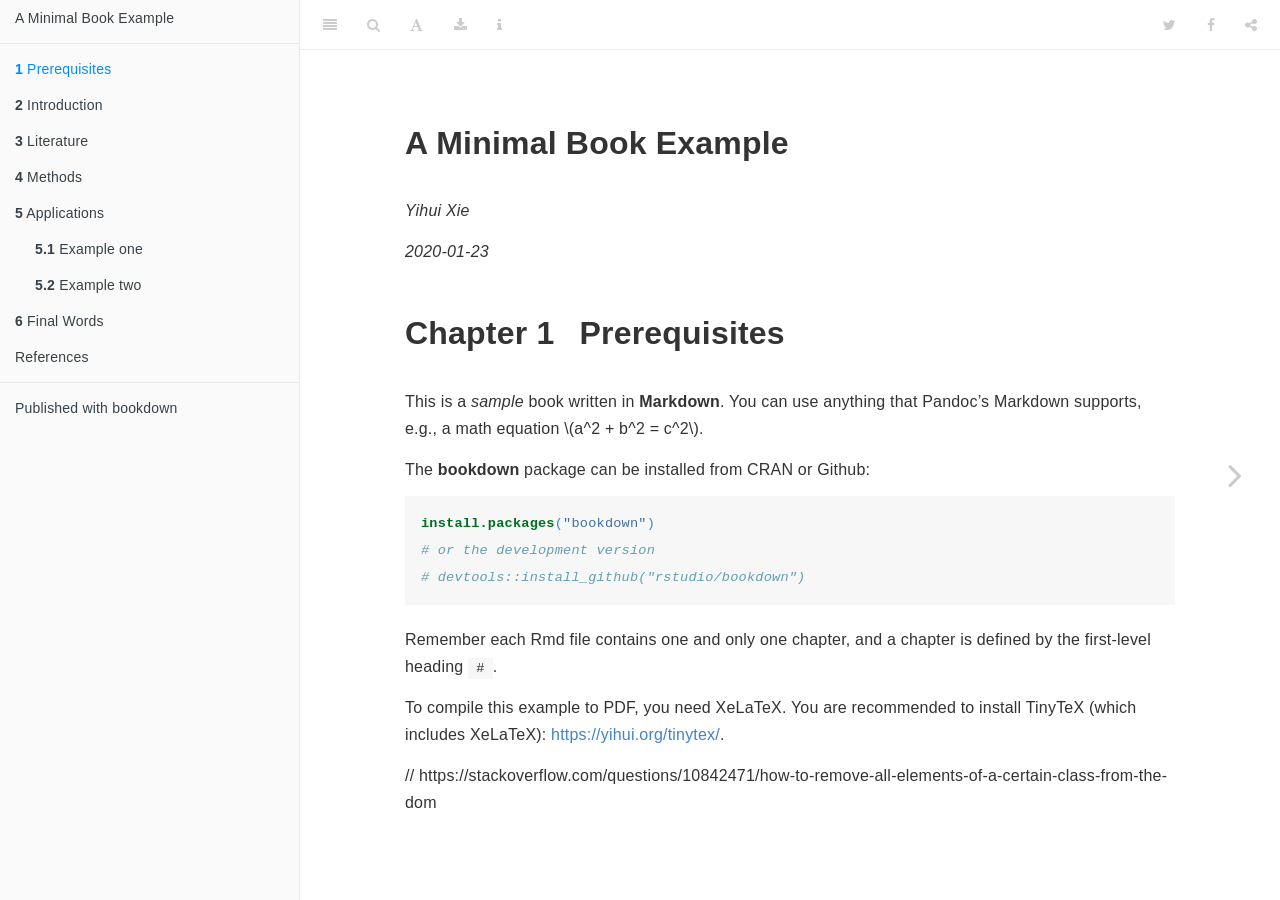
==== docs/index.html @ 21a0ac2e "1st commit" ====
<!DOCTYPE html>
<html xmlns="http://www.w3.org/1999/xhtml" lang="" xml:lang="">
<head>

  <meta charset="utf-8" />
  <meta http-equiv="X-UA-Compatible" content="IE=edge" />
  <title>A Minimal Book Example</title>
  <meta name="description" content="This is a minimal example of using the bookdown package to write a book. The output format for this example is bookdown::gitbook." />
  <meta name="generator" content="bookdown 0.16 and GitBook 2.6.7" />

  <meta property="og:title" content="A Minimal Book Example" />
  <meta property="og:type" content="book" />
  
  
  <meta property="og:description" content="This is a minimal example of using the bookdown package to write a book. The output format for this example is bookdown::gitbook." />
  

  <meta name="twitter:card" content="summary" />
  <meta name="twitter:title" content="A Minimal Book Example" />
  
  <meta name="twitter:description" content="This is a minimal example of using the bookdown package to write a book. The output format for this example is bookdown::gitbook." />
  

<meta name="author" content="Yihui Xie" />


<meta name="date" content="2020-01-23" />

  <meta name="viewport" content="width=device-width, initial-scale=1" />
  <meta name="apple-mobile-web-app-capable" content="yes" />
  <meta name="apple-mobile-web-app-status-bar-style" content="black" />
  
  

<link rel="next" href="intro.html"/>
<script src="libs/jquery-2.2.3/jquery.min.js"></script>
<link href="libs/gitbook-2.6.7/css/style.css" rel="stylesheet" />
<link href="libs/gitbook-2.6.7/css/plugin-table.css" rel="stylesheet" />
<link href="libs/gitbook-2.6.7/css/plugin-bookdown.css" rel="stylesheet" />
<link href="libs/gitbook-2.6.7/css/plugin-highlight.css" rel="stylesheet" />
<link href="libs/gitbook-2.6.7/css/plugin-search.css" rel="stylesheet" />
<link href="libs/gitbook-2.6.7/css/plugin-fontsettings.css" rel="stylesheet" />
<link href="libs/gitbook-2.6.7/css/plugin-clipboard.css" rel="stylesheet" />











<style type="text/css">
a.sourceLine { display: inline-block; line-height: 1.25; }
a.sourceLine { pointer-events: none; color: inherit; text-decoration: inherit; }
a.sourceLine:empty { height: 1.2em; }
.sourceCode { overflow: visible; }
code.sourceCode { white-space: pre; position: relative; }
pre.sourceCode { margin: 0; }
@media screen {
div.sourceCode { overflow: auto; }
}
@media print {
code.sourceCode { white-space: pre-wrap; }
a.sourceLine { text-indent: -1em; padding-left: 1em; }
}
pre.numberSource a.sourceLine
  { position: relative; left: -4em; }
pre.numberSource a.sourceLine::before
  { content: attr(data-line-number);
    position: relative; left: -1em; text-align: right; vertical-align: baseline;
    border: none; pointer-events: all; display: inline-block;
    -webkit-touch-callout: none; -webkit-user-select: none;
    -khtml-user-select: none; -moz-user-select: none;
    -ms-user-select: none; user-select: none;
    padding: 0 4px; width: 4em;
    color: #aaaaaa;
  }
pre.numberSource { margin-left: 3em; border-left: 1px solid #aaaaaa;  padding-left: 4px; }
div.sourceCode
  {  }
@media screen {
a.sourceLine::before { text-decoration: underline; }
}
code span.al { color: #ff0000; font-weight: bold; } /* Alert */
code span.an { color: #60a0b0; font-weight: bold; font-style: italic; } /* Annotation */
code span.at { color: #7d9029; } /* Attribute */
code span.bn { color: #40a070; } /* BaseN */
code span.bu { } /* BuiltIn */
code span.cf { color: #007020; font-weight: bold; } /* ControlFlow */
code span.ch { color: #4070a0; } /* Char */
code span.cn { color: #880000; } /* Constant */
code span.co { color: #60a0b0; font-style: italic; } /* Comment */
code span.cv { color: #60a0b0; font-weight: bold; font-style: italic; } /* CommentVar */
code span.do { color: #ba2121; font-style: italic; } /* Documentation */
code span.dt { color: #902000; } /* DataType */
code span.dv { color: #40a070; } /* DecVal */
code span.er { color: #ff0000; font-weight: bold; } /* Error */
code span.ex { } /* Extension */
code span.fl { color: #40a070; } /* Float */
code span.fu { color: #06287e; } /* Function */
code span.im { } /* Import */
code span.in { color: #60a0b0; font-weight: bold; font-style: italic; } /* Information */
code span.kw { color: #007020; font-weight: bold; } /* Keyword */
code span.op { color: #666666; } /* Operator */
code span.ot { color: #007020; } /* Other */
code span.pp { color: #bc7a00; } /* Preprocessor */
code span.sc { color: #4070a0; } /* SpecialChar */
code span.ss { color: #bb6688; } /* SpecialString */
code span.st { color: #4070a0; } /* String */
code span.va { color: #19177c; } /* Variable */
code span.vs { color: #4070a0; } /* VerbatimString */
code span.wa { color: #60a0b0; font-weight: bold; font-style: italic; } /* Warning */
</style>

<link rel="stylesheet" href="style.css" type="text/css" />
</head>

<body>



  <div class="book without-animation with-summary font-size-2 font-family-1" data-basepath=".">

    <div class="book-summary">
      <nav role="navigation">

<ul class="summary">
<li><a href="./">A Minimal Book Example</a></li>

<li class="divider"></li>
<li class="chapter" data-level="1" data-path="index.html"><a href="index.html"><i class="fa fa-check"></i><b>1</b> Prerequisites</a></li>
<li class="chapter" data-level="2" data-path="intro.html"><a href="intro.html"><i class="fa fa-check"></i><b>2</b> Introduction</a></li>
<li class="chapter" data-level="3" data-path="literature.html"><a href="literature.html"><i class="fa fa-check"></i><b>3</b> Literature</a></li>
<li class="chapter" data-level="4" data-path="methods.html"><a href="methods.html"><i class="fa fa-check"></i><b>4</b> Methods</a></li>
<li class="chapter" data-level="5" data-path="applications.html"><a href="applications.html"><i class="fa fa-check"></i><b>5</b> Applications</a><ul>
<li class="chapter" data-level="5.1" data-path="applications.html"><a href="applications.html#example-one"><i class="fa fa-check"></i><b>5.1</b> Example one</a></li>
<li class="chapter" data-level="5.2" data-path="applications.html"><a href="applications.html#example-two"><i class="fa fa-check"></i><b>5.2</b> Example two</a></li>
</ul></li>
<li class="chapter" data-level="6" data-path="final-words.html"><a href="final-words.html"><i class="fa fa-check"></i><b>6</b> Final Words</a></li>
<li class="chapter" data-level="" data-path="references.html"><a href="references.html"><i class="fa fa-check"></i>References</a></li>
<li class="divider"></li>
<li><a href="https://github.com/rstudio/bookdown" target="blank">Published with bookdown</a></li>

</ul>

      </nav>
    </div>

    <div class="book-body">
      <div class="body-inner">
        <div class="book-header" role="navigation">
          <h1>
            <i class="fa fa-circle-o-notch fa-spin"></i><a href="./">A Minimal Book Example</a>
          </h1>
        </div>

        <div class="page-wrapper" tabindex="-1" role="main">
          <div class="page-inner">

            <section class="normal" id="section-">
<div id="header">
<h1 class="title">A Minimal Book Example</h1>
<p class="author"><em>Yihui Xie</em></p>
<p class="date"><em>2020-01-23</em></p>
</div>
<div id="prerequisites" class="section level1">
<h1><span class="header-section-number">Chapter 1</span> Prerequisites</h1>
<p>This is a <em>sample</em> book written in <strong>Markdown</strong>. You can use anything that Pandoc’s Markdown supports, e.g., a math equation <span class="math inline">\(a^2 + b^2 = c^2\)</span>.</p>
<p>The <strong>bookdown</strong> package can be installed from CRAN or Github:</p>
<div class="sourceCode" id="cb1"><pre class="sourceCode r"><code class="sourceCode r"><a class="sourceLine" id="cb1-1" data-line-number="1"><span class="kw">install.packages</span>(<span class="st">&quot;bookdown&quot;</span>)</a>
<a class="sourceLine" id="cb1-2" data-line-number="2"><span class="co"># or the development version</span></a>
<a class="sourceLine" id="cb1-3" data-line-number="3"><span class="co"># devtools::install_github(&quot;rstudio/bookdown&quot;)</span></a></code></pre></div>
<p>Remember each Rmd file contains one and only one chapter, and a chapter is defined by the first-level heading <code>#</code>.</p>
<p>To compile this example to PDF, you need XeLaTeX. You are recommended to install TinyTeX (which includes XeLaTeX): <a href="https://yihui.org/tinytex/" class="uri">https://yihui.org/tinytex/</a>.</p>

</div>
// https://stackoverflow.com/questions/10842471/how-to-remove-all-elements-of-a-certain-class-from-the-dom
<script>
var paras = document.getElementsByClassName('caption');

while(paras[0]) {
    paras[0].parentNode.removeChild(paras[0]);
}
</script>
            </section>

          </div>
        </div>
      </div>

<a href="intro.html" class="navigation navigation-next navigation-unique" aria-label="Next page"><i class="fa fa-angle-right"></i></a>
    </div>
  </div>
<script src="libs/gitbook-2.6.7/js/app.min.js"></script>
<script src="libs/gitbook-2.6.7/js/lunr.js"></script>
<script src="libs/gitbook-2.6.7/js/clipboard.min.js"></script>
<script src="libs/gitbook-2.6.7/js/plugin-search.js"></script>
<script src="libs/gitbook-2.6.7/js/plugin-sharing.js"></script>
<script src="libs/gitbook-2.6.7/js/plugin-fontsettings.js"></script>
<script src="libs/gitbook-2.6.7/js/plugin-bookdown.js"></script>
<script src="libs/gitbook-2.6.7/js/jquery.highlight.js"></script>
<script src="libs/gitbook-2.6.7/js/plugin-clipboard.js"></script>
<script>
gitbook.require(["gitbook"], function(gitbook) {
gitbook.start({
"sharing": {
"github": false,
"facebook": true,
"twitter": true,
"linkedin": false,
"weibo": false,
"instapaper": false,
"vk": false,
"all": ["facebook", "twitter", "linkedin", "weibo", "instapaper"]
},
"fontsettings": {
"theme": "white",
"family": "sans",
"size": 2
},
"edit": {
"link": null,
"text": null
},
"history": {
"link": null,
"text": null
},
"view": {
"link": null,
"text": null
},
"download": ["test.pdf", "test.epub"],
"toc": {
"collapse": "subsection"
}
});
});
</script>

<!-- dynamically load mathjax for compatibility with self-contained -->
<script>
  (function () {
    var script = document.createElement("script");
    script.type = "text/javascript";
    var src = "true";
    if (src === "" || src === "true") src = "https://mathjax.rstudio.com/latest/MathJax.js?config=TeX-MML-AM_CHTML";
    if (location.protocol !== "file:")
      if (/^https?:/.test(src))
        src = src.replace(/^https?:/, '');
    script.src = src;
    document.getElementsByTagName("head")[0].appendChild(script);
  })();
</script>
</body>

</html>
---- docs/libs/gitbook-2.6.7/css/plugin-table.css ----
.book .book-body .page-wrapper .page-inner section.normal table{display:table;width:100%;border-collapse:collapse;border-spacing:0;overflow:auto}.book .book-body .page-wrapper .page-inner section.normal table td,.book .book-body .page-wrapper .page-inner section.normal table th{padding:6px 13px;border:1px solid #ddd}.book .book-body .page-wrapper .page-inner section.normal table tr{background-color:#fff;border-top:1px solid #ccc}.book .book-body .page-wrapper .page-inner section.normal table tr:nth-child(2n){background-color:#f8f8f8}.book .book-body .page-wrapper .page-inner section.normal table th{font-weight:700}
---- docs/libs/gitbook-2.6.7/css/plugin-bookdown.css ----
.book .book-header h1 {
  padding-left: 20px;
  padding-right: 20px;
}
.book .book-header.fixed {
  position: fixed;
  right: 0;
  top: 0;
  left: 0;
  border-bottom: 1px solid rgba(0,0,0,.07);
}
span.search-highlight {
  background-color: #ffff88;
}
@media (min-width: 600px) {
  .book.with-summary .book-header.fixed {
    left: 300px;
  }
}
@media (max-width: 1240px) {
  .book .book-body.fixed {
    top: 50px;
  }
  .book .book-body.fixed .body-inner {
    top: auto;
  }
}
@media (max-width: 600px) {
  .book.with-summary .book-header.fixed {
    left: calc(100% - 60px);
    min-width: 300px;
  }
  .book.with-summary .book-body {
    transform: none;
    left: calc(100% - 60px);
    min-width: 300px;
  }
  .book .book-body.fixed {
    top: 0;
  }
}

.book .book-body.fixed .body-inner {
  top: 50px;
}
.book .book-body .page-wrapper .page-inner section.normal sub, .book .book-body .page-wrapper .page-inner section.normal sup {
  font-size: 85%;
}

@media print {
  .book .book-summary, .book .book-body .book-header, .fa {
    display: none !important;
  }
  .book .book-body.fixed {
    left: 0px;
  }
  .book .book-body,.book .book-body .body-inner, .book.with-summary {
    overflow: visible !important;
  }
}
.kable_wrapper {
  border-spacing: 20px 0;
  border-collapse: separate;
  border: none;
  margin: auto;
}
.kable_wrapper > tbody > tr > td {
  vertical-align: top;
}
.book .book-body .page-wrapper .page-inner section.normal table tr.header {
  border-top-width: 2px;
}
.book .book-body .page-wrapper .page-inner section.normal table tr:last-child td {
  border-bottom-width: 2px;
}
.book .book-body .page-wrapper .page-inner section.normal table td, .book .book-body .page-wrapper .page-inner section.normal table th {
  border-left: none;
  border-right: none;
}
.book .book-body .page-wrapper .page-inner section.normal table.kable_wrapper > tbody > tr, .book .book-body .page-wrapper .page-inner section.normal table.kable_wrapper > tbody > tr > td {
  border-top: none;
}
.book .book-body .page-wrapper .page-inner section.normal table.kable_wrapper > tbody > tr:last-child > td {
    border-bottom: none;
}

div.theorem, div.lemma, div.corollary, div.proposition, div.conjecture {
  font-style: italic;
}
span.theorem, span.lemma, span.corollary, span.proposition, span.conjecture {
  font-style: normal;
}
div.proof:after {
  content: "\25a2";
  float: right;
}
.header-section-number {
  padding-right: .5em;
}
---- docs/libs/gitbook-2.6.7/css/plugin-highlight.css ----
.book .book-body .page-wrapper .page-inner section.normal pre,
.book .book-body .page-wrapper .page-inner section.normal code {
  /* http://jmblog.github.com/color-themes-for-google-code-highlightjs */
  /* Tomorrow Comment */
  /* Tomorrow Red */
  /* Tomorrow Orange */
  /* Tomorrow Yellow */
  /* Tomorrow Green */
  /* Tomorrow Aqua */
  /* Tomorrow Blue */
  /* Tomorrow Purple */
}
.book .book-body .page-wrapper .page-inner section.normal pre .hljs-comment,
.book .book-body .page-wrapper .page-inner section.normal code .hljs-comment,
.book .book-body .page-wrapper .page-inner section.normal pre .hljs-title,
.book .book-body .page-wrapper .page-inner section.normal code .hljs-title {
  color: #8e908c;
}
.book .book-body .page-wrapper .page-inner section.normal pre .hljs-variable,
.book .book-body .page-wrapper .page-inner section.normal code .hljs-variable,
.book .book-body .page-wrapper .page-inner section.normal pre .hljs-attribute,
.book .book-body .page-wrapper .page-inner section.normal code .hljs-attribute,
.book .book-body .page-wrapper .page-inner section.normal pre .hljs-tag,
.book .book-body .page-wrapper .page-inner section.normal code .hljs-tag,
.book .book-body .page-wrapper .page-inner section.normal pre .hljs-regexp,
.book .book-body .page-wrapper .page-inner section.normal code .hljs-regexp,
.book .book-body .page-wrapper .page-inner section.normal pre .ruby .hljs-constant,
.book .book-body .page-wrapper .page-inner section.normal code .ruby .hljs-constant,
.book .book-body .page-wrapper .page-inner section.normal pre .xml .hljs-tag .hljs-title,
.book .book-body .page-wrapper .page-inner section.normal code .xml .hljs-tag .hljs-title,
.book .book-body .page-wrapper .page-inner section.normal pre .xml .hljs-pi,
.book .book-body .page-wrapper .page-inner section.normal code .xml .hljs-pi,
.book .book-body .page-wrapper .page-inner section.normal pre .xml .hljs-doctype,
.book .book-body .page-wrapper .page-inner section.normal code .xml .hljs-doctype,
.book .book-body .page-wrapper .page-inner section.normal pre .html .hljs-doctype,
.book .book-body .page-wrapper .page-inner section.normal code .html .hljs-doctype,
.book .book-body .page-wrapper .page-inner section.normal pre .css .hljs-id,
.book .book-body .page-wrapper .page-inner section.normal code .css .hljs-id,
.book .book-body .page-wrapper .page-inner section.normal pre .css .hljs-class,
.book .book-body .page-wrapper .page-inner section.normal code .css .hljs-class,
.book .book-body .page-wrapper .page-inner section.normal pre .css .hljs-pseudo,
.book .book-body .page-wrapper .page-inner section.normal code .css .hljs-pseudo {
  color: #c82829;
}
.book .book-body .page-wrapper .page-inner section.normal pre .hljs-number,
.book .book-body .page-wrapper .page-inner section.normal code .hljs-number,
.book .book-body .page-wrapper .page-inner section.normal pre .hljs-preprocessor,
.book .book-body .page-wrapper .page-inner section.normal code .hljs-preprocessor,
.book .book-body .page-wrapper .page-inner section.normal pre .hljs-pragma,
.book .book-body .page-wrapper .page-inner section.normal code .hljs-pragma,
.book .book-body .page-wrapper .page-inner section.normal pre .hljs-built_in,
.book .book-body .page-wrapper .page-inner section.normal code .hljs-built_in,
.book .book-body .page-wrapper .page-inner section.normal pre .hljs-literal,
.book .book-body .page-wrapper .page-inner section.normal code .hljs-literal,
.book .book-body .page-wrapper .page-inner section.normal pre .hljs-params,
.book .book-body .page-wrapper .page-inner section.normal code .hljs-params,
.book .book-body .page-wrapper .page-inner section.normal pre .hljs-constant,
.book .book-body .page-wrapper .page-inner section.normal code .hljs-constant {
  color: #f5871f;
}
.book .book-body .page-wrapper .page-inner section.normal pre .ruby .hljs-class .hljs-title,
.book .book-body .page-wrapper .page-inner section.normal code .ruby .hljs-class .hljs-title,
.book .book-body .page-wrapper .page-inner section.normal pre .css .hljs-rules .hljs-attribute,
.book .book-body .page-wrapper .page-inner section.normal code .css .hljs-rules .hljs-attribute {
  color: #eab700;
}
.book .book-body .page-wrapper .page-inner section.normal pre .hljs-string,
.book .book-body .page-wrapper .page-inner section.normal code .hljs-string,
.book .book-body .page-wrapper .page-inner section.normal pre .hljs-value,
.book .book-body .page-wrapper .page-inner section.normal code .hljs-value,
.book .book-body .page-wrapper .page-inner section.normal pre .hljs-inheritance,
.book .book-body .page-wrapper .page-inner section.normal code .hljs-inheritance,
.book .book-body .page-wrapper .page-inner section.normal pre .hljs-header,
.book .book-body .page-wrapper .page-inner section.normal code .hljs-header,
.book .book-body .page-wrapper .page-inner section.normal pre .ruby .hljs-symbol,
.book .book-body .page-wrapper .page-inner section.normal code .ruby .hljs-symbol,
.book .book-body .page-wrapper .page-inner section.normal pre .xml .hljs-cdata,
.book .book-body .page-wrapper .page-inner section.normal code .xml .hljs-cdata {
  color: #718c00;
}
.book .book-body .page-wrapper .page-inner section.normal pre .css .hljs-hexcolor,
.book .book-body .page-wrapper .page-inner section.normal code .css .hljs-hexcolor {
  color: #3e999f;
}
.book .book-body .page-wrapper .page-inner section.normal pre .hljs-function,
.book .book-body .page-wrapper .page-inner section.normal code .hljs-function,
.book .book-body .page-wrapper .page-inner section.normal pre .python .hljs-decorator,
.book .book-body .page-wrapper .page-inner section.normal code .python .hljs-decorator,
.book .book-body .page-wrapper .page-inner section.normal pre .python .hljs-title,
.book .book-body .page-wrapper .page-inner section.normal code .python .hljs-title,
.book .book-body .page-wrapper .page-inner section.normal pre .ruby .hljs-function .hljs-title,
.book .book-body .page-wrapper .page-inner section.normal code .ruby .hljs-function .hljs-title,
.book .book-body .page-wrapper .page-inner section.normal pre .ruby .hljs-title .hljs-keyword,
.book .book-body .page-wrapper .page-inner section.normal code .ruby .hljs-title .hljs-keyword,
.book .book-body .page-wrapper .page-inner section.normal pre .perl .hljs-sub,
.book .book-body .page-wrapper .page-inner section.normal code .perl .hljs-sub,
.book .book-body .page-wrapper .page-inner section.normal pre .javascript .hljs-title,
.book .book-body .page-wrapper .page-inner section.normal code .javascript .hljs-title,
.book .book-body .page-wrapper .page-inner section.normal pre .coffeescript .hljs-title,
.book .book-body .page-wrapper .page-inner section.normal code .coffeescript .hljs-title {
  color: #4271ae;
}
.book .book-body .page-wrapper .page-inner section.normal pre .hljs-keyword,
.book .book-body .page-wrapper .page-inner section.normal code .hljs-keyword,
.book .book-body .page-wrapper .page-inner section.normal pre .javascript .hljs-function,
.book .book-body .page-wrapper .page-inner section.normal code .javascript .hljs-function {
  color: #8959a8;
}
.book .book-body .page-wrapper .page-inner section.normal pre .hljs,
.book .book-body .page-wrapper .page-inner section.normal code .hljs {
  display: block;
  background: white;
  color: #4d4d4c;
  padding: 0.5em;
}
.book .book-body .page-wrapper .page-inner section.normal pre .coffeescript .javascript,
.book .book-body .page-wrapper .page-inner section.normal code .coffeescript .javascript,
.book .book-body .page-wrapper .page-inner section.normal pre .javascript .xml,
.book .book-body .page-wrapper .page-inner section.normal code .javascript .xml,
.book .book-body .page-wrapper .page-inner section.normal pre .tex .hljs-formula,
.book .book-body .page-wrapper .page-inner section.normal code .tex .hljs-formula,
.book .book-body .page-wrapper .page-inner section.normal pre .xml .javascript,
.book .book-body .page-wrapper .page-inner section.normal code .xml .javascript,
.book .book-body .page-wrapper .page-inner section.normal pre .xml .vbscript,
.book .book-body .page-wrapper .page-inner section.normal code .xml .vbscript,
.book .book-body .page-wrapper .page-inner section.normal pre .xml .css,
.book .book-body .page-wrapper .page-inner section.normal code .xml .css,
.book .book-body .page-wrapper .page-inner section.normal pre .xml .hljs-cdata,
.book .book-body .page-wrapper .page-inner section.normal code .xml .hljs-cdata {
  opacity: 0.5;
}
.book.color-theme-1 .book-body .page-wrapper .page-inner section.normal pre,
.book.color-theme-1 .book-body .page-wrapper .page-inner section.normal code {
  /*

Orginal Style from ethanschoonover.com/solarized (c) Jeremy Hull <sourdrums@gmail.com>

*/
  /* Solarized Green */
  /* Solarized Cyan */
  /* Solarized Blue */
  /* Solarized Yellow */
  /* Solarized Orange */
  /* Solarized Red */
  /* Solarized Violet */
}
.book.color-theme-1 .book-body .page-wrapper .page-inner section.normal pre .hljs,
.book.color-theme-1 .book-body .page-wrapper .page-inner section.normal code .hljs {
  display: block;
  padding: 0.5em;
  background: #fdf6e3;
  color: #657b83;
}
.book.color-theme-1 .book-body .page-wrapper .page-inner section.normal pre .hljs-comment,
.book.color-theme-1 .book-body .page-wrapper .page-inner section.normal code .hljs-comment,
.book.color-theme-1 .book-body .page-wrapper .page-inner section.normal pre .hljs-template_comment,
.book.color-theme-1 .book-body .page-wrapper .page-inner section.normal code .hljs-template_comment,
.book.color-theme-1 .book-body .page-wrapper .page-inner section.normal pre .diff .hljs-header,
.book.color-theme-1 .book-body .page-wrapper .page-inner section.normal code .diff .hljs-header,
.book.color-theme-1 .book-body .page-wrapper .page-inner section.normal pre .hljs-doctype,
.book.color-theme-1 .book-body .page-wrapper .page-inner section.normal code .hljs-doctype,
.book.color-theme-1 .book-body .page-wrapper .page-inner section.normal pre .hljs-pi,
.book.color-theme-1 .book-body .page-wrapper .page-inner section.normal code .hljs-pi,
.book.color-theme-1 .book-body .page-wrapper .page-inner section.normal pre .lisp .hljs-string,
.book.color-theme-1 .book-body .page-wrapper .page-inner section.normal code .lisp .hljs-string,
.book.color-theme-1 .book-body .page-wrapper .page-inner section.normal pre .hljs-javadoc,
.book.color-theme-1 .book-body .page-wrapper .page-inner section.normal code .hljs-javadoc {
  color: #93a1a1;
}
.book.color-theme-1 .book-body .page-wrapper .page-inner section.normal pre .hljs-keyword,
.book.color-theme-1 .book-body .page-wrapper .page-inner section.normal code .hljs-keyword,
.book.color-theme-1 .book-body .page-wrapper .page-inner section.normal pre .hljs-winutils,
.book.color-theme-1 .book-body .page-wrapper .page-inner section.normal code .hljs-winutils,
.book.color-theme-1 .book-body .page-wrapper .page-inner section.normal pre .method,
.book.color-theme-1 .book-body .page-wrapper .page-inner section.normal code .method,
.book.color-theme-1 .book-body .page-wrapper .page-inner section.normal pre .hljs-addition,
.book.color-theme-1 .book-body .page-wrapper .page-inner section.normal code .hljs-addition,
.book.color-theme-1 .book-body .page-wrapper .page-inner section.normal pre .css .hljs-tag,
.book.color-theme-1 .book-body .page-wrapper .page-inner section.normal code .css .hljs-tag,
.book.color-theme-1 .book-body .page-wrapper .page-inner section.normal pre .hljs-request,
.book.color-theme-1 .book-body .page-wrapper .page-inner section.normal code .hljs-request,
.book.color-theme-1 .book-body .page-wrapper .page-inner section.normal pre .hljs-status,
.book.color-theme-1 .book-body .page-wrapper .page-inner section.normal code .hljs-status,
.book.color-theme-1 .book-body .page-wrapper .page-inner section.normal pre .nginx .hljs-title,
.book.color-theme-1 .book-body .page-wrapper .page-inner section.normal code .nginx .hljs-title {
  color: #859900;
}
.book.color-theme-1 .book-body .page-wrapper .page-inner section.normal pre .hljs-number,
.book.color-theme-1 .book-body .page-wrapper .page-inner section.normal code .hljs-number,
.book.color-theme-1 .book-body .page-wrapper .page-inner section.normal pre .hljs-command,
.book.color-theme-1 .book-body .page-wrapper .page-inner section.normal code .hljs-command,
.book.color-theme-1 .book-body .page-wrapper .page-inner section.normal pre .hljs-string,
.book.color-theme-1 .book-body .page-wrapper .page-inner section.normal code .hljs-string,
.book.color-theme-1 .book-body .page-wrapper .page-inner section.normal pre .hljs-tag .hljs-value,
.book.color-theme-1 .book-body .page-wrapper .page-inner section.normal code .hljs-tag .hljs-value,
.book.color-theme-1 .book-body .page-wrapper .page-inner section.normal pre .hljs-rules .hljs-value,
.book.color-theme-1 .book-body .page-wrapper .page-inner section.normal code .hljs-rules .hljs-value,
.book.color-theme-1 .book-body .page-wrapper .page-inner section.normal pre .hljs-phpdoc,
.book.color-theme-1 .book-body .page-wrapper .page-inner section.normal code .hljs-phpdoc,
.book.color-theme-1 .book-body .page-wrapper .page-inner section.normal pre .tex .hljs-formula,
.book.color-theme-1 .book-body .page-wrapper .page-inner section.normal code .tex .hljs-formula,
.book.color-theme-1 .book-body .page-wrapper .page-inner section.normal pre .hljs-regexp,
.book.color-theme-1 .book-body .page-wrapper .page-inner section.normal code .hljs-regexp,
.book.color-theme-1 .book-body .page-wrapper .page-inner section.normal pre .hljs-hexcolor,
.book.color-theme-1 .book-body .page-wrapper .page-inner section.normal code .hljs-hexcolor,
.book.color-theme-1 .book-body .page-wrapper .page-inner section.normal pre .hljs-link_url,
.book.color-theme-1 .book-body .page-wrapper .page-inner section.normal code .hljs-link_url {
  color: #2aa198;
}
.book.color-theme-1 .book-body .page-wrapper .page-inner section.normal pre .hljs-title,
.book.color-theme-1 .book-body .page-wrapper .page-inner section.normal code .hljs-title,
.book.color-theme-1 .book-body .page-wrapper .page-inner section.normal pre .hljs-localvars,
.book.color-theme-1 .book-body .page-wrapper .page-inner section.normal code .hljs-localvars,
.book.color-theme-1 .book-body .page-wrapper .page-inner section.normal pre .hljs-chunk,
.book.color-theme-1 .book-body .page-wrapper .page-inner section.normal code .hljs-chunk,
.book.color-theme-1 .book-body .page-wrapper .page-inner section.normal pre .hljs-decorator,
.book.color-theme-1 .book-body .page-wrapper .page-inner section.normal code .hljs-decorator,
.book.color-theme-1 .book-body .page-wrapper .page-inner section.normal pre .hljs-built_in,
.book.color-theme-1 .book-body .page-wrapper .page-inner section.normal code .hljs-built_in,
.book.color-theme-1 .book-body .page-wrapper .page-inner section.normal pre .hljs-identifier,
.book.color-theme-1 .book-body .page-wrapper .page-inner section.normal code .hljs-identifier,
.book.color-theme-1 .book-body .page-wrapper .page-inner section.normal pre .vhdl .hljs-literal,
.book.color-theme-1 .book-body .page-wrapper .page-inner section.normal code .vhdl .hljs-literal,
.book.color-theme-1 .book-body .page-wrapper .page-inner section.normal pre .hljs-id,
.book.color-theme-1 .book-body .page-wrapper .page-inner section.normal code .hljs-id,
.book.color-theme-1 .book-body .page-wrapper .page-inner section.normal pre .css .hljs-function,
.book.color-theme-1 .book-body .page-wrapper .page-inner section.normal code .css .hljs-function {
  color: #268bd2;
}
.book.color-theme-1 .book-body .page-wrapper .page-inner section.normal pre .hljs-attribute,
.book.color-theme-1 .book-body .page-wrapper .page-inner section.normal code .hljs-attribute,
.book.color-theme-1 .book-body .page-wrapper .page-inner section.normal pre .hljs-variable,
.book.color-theme-1 .book-body .page-wrapper .page-inner section.normal code .hljs-variable,
.book.color-theme-1 .book-body .page-wrapper .page-inner section.normal pre .lisp .hljs-body,
.book.color-theme-1 .book-body .page-wrapper .page-inner section.normal code .lisp .hljs-body,
.book.color-theme-1 .book-body .page-wrapper .page-inner section.normal pre .smalltalk .hljs-number,
.book.color-theme-1 .book-body .page-wrapper .page-inner section.normal code .smalltalk .hljs-number,
.book.color-theme-1 .book-body .page-wrapper .page-inner section.normal pre .hljs-constant,
.book.color-theme-1 .book-body .page-wrapper .page-inner section.normal code .hljs-constant,
.book.color-theme-1 .book-body .page-wrapper .page-inner section.normal pre .hljs-class .hljs-title,
.book.color-theme-1 .book-body .page-wrapper .page-inner section.normal code .hljs-class .hljs-title,
.book.color-theme-1 .book-body .page-wrapper .page-inner section.normal pre .hljs-parent,
.book.color-theme-1 .book-body .page-wrapper .page-inner section.normal code .hljs-parent,
.book.color-theme-1 .book-body .page-wrapper .page-inner section.normal pre .haskell .hljs-type,
.book.color-theme-1 .book-body .page-wrapper .page-inner section.normal code .haskell .hljs-type,
.book.color-theme-1 .book-body .page-wrapper .page-inner section.normal pre .hljs-link_reference,
.book.color-theme-1 .book-body .page-wrapper .page-inner section.normal code .hljs-link_reference {
  color: #b58900;
}
.book.color-theme-1 .book-body .page-wrapper .page-inner section.normal pre .hljs-preprocessor,
.book.color-theme-1 .book-body .page-wrapper .page-inner section.normal code .hljs-preprocessor,
.book.color-theme-1 .book-body .page-wrapper .page-inner section.normal pre .hljs-preprocessor .hljs-keyword,
.book.color-theme-1 .book-body .page-wrapper .page-inner section.normal code .hljs-preprocessor .hljs-keyword,
.book.color-theme-1 .book-body .page-wrapper .page-inner section.normal pre .hljs-pragma,
.book.color-theme-1 .book-body .page-wrapper .page-inner section.normal code .hljs-pragma,
.book.color-theme-1 .book-body .page-wrapper .page-inner section.normal pre .hljs-shebang,
.book.color-theme-1 .book-body .page-wrapper .page-inner section.normal code .hljs-shebang,
.book.color-theme-1 .book-body .page-wrapper .page-inner section.normal pre .hljs-symbol,
.book.color-theme-1 .book-body .page-wrapper .page-inner section.normal code .hljs-symbol,
.book.color-theme-1 .book-body .page-wrapper .page-inner section.normal pre .hljs-symbol .hljs-string,
.book.color-theme-1 .book-body .page-wrapper .page-inner section.normal code .hljs-symbol .hljs-string,
.book.color-theme-1 .book-body .page-wrapper .page-inner section.normal pre .diff .hljs-change,
.book.color-theme-1 .book-body .page-wrapper .page-inner section.normal code .diff .hljs-change,
.book.color-theme-1 .book-body .page-wrapper .page-inner section.normal pre .hljs-special,
.book.color-theme-1 .book-body .page-wrapper .page-inner section.normal code .hljs-special,
.book.color-theme-1 .book-body .page-wrapper .page-inner section.normal pre .hljs-attr_selector,
.book.color-theme-1 .book-body .page-wrapper .page-inner section.normal code .hljs-attr_selector,
.book.color-theme-1 .book-body .page-wrapper .page-inner section.normal pre .hljs-subst,
.book.color-theme-1 .book-body .page-wrapper .page-inner section.normal code .hljs-subst,
.book.color-theme-1 .book-body .page-wrapper .page-inner section.normal pre .hljs-cdata,
.book.color-theme-1 .book-body .page-wrapper .page-inner section.normal code .hljs-cdata,
.book.color-theme-1 .book-body .page-wrapper .page-inner section.normal pre .clojure .hljs-title,
.book.color-theme-1 .book-body .page-wrapper .page-inner section.normal code .clojure .hljs-title,
.book.color-theme-1 .book-body .page-wrapper .page-inner section.normal pre .css .hljs-pseudo,
.book.color-theme-1 .book-body .page-wrapper .page-inner section.normal code .css .hljs-pseudo,
.book.color-theme-1 .book-body .page-wrapper .page-inner section.normal pre .hljs-header,
.book.color-theme-1 .book-body .page-wrapper .page-inner section.normal code .hljs-header {
  color: #cb4b16;
}
.book.color-theme-1 .book-body .page-wrapper .page-inner section.normal pre .hljs-deletion,
.book.color-theme-1 .book-body .page-wrapper .page-inner section.normal code .hljs-deletion,
.book.color-theme-1 .book-body .page-wrapper .page-inner section.normal pre .hljs-important,
.book.color-theme-1 .book-body .page-wrapper .page-inner section.normal code .hljs-important {
  color: #dc322f;
}
.book.color-theme-1 .book-body .page-wrapper .page-inner section.normal pre .hljs-link_label,
.book.color-theme-1 .book-body .page-wrapper .page-inner section.normal code .hljs-link_label {
  color: #6c71c4;
}
.book.color-theme-1 .book-body .page-wrapper .page-inner section.normal pre .tex .hljs-formula,
.book.color-theme-1 .book-body .page-wrapper .page-inner section.normal code .tex .hljs-formula {
  background: #eee8d5;
}
.book.color-theme-2 .book-body .page-wrapper .page-inner section.normal pre,
.book.color-theme-2 .book-body .page-wrapper .page-inner section.normal code {
  /* Tomorrow Night Bright Theme */
  /* Original theme - https://github.com/chriskempson/tomorrow-theme */
  /* http://jmblog.github.com/color-themes-for-google-code-highlightjs */
  /* Tomorrow Comment */
  /* Tomorrow Red */
  /* Tomorrow Orange */
  /* Tomorrow Yellow */
  /* Tomorrow Green */
  /* Tomorrow Aqua */
  /* Tomorrow Blue */
  /* Tomorrow Purple */
}
.book.color-theme-2 .book-body .page-wrapper .page-inner section.normal pre .hljs-comment,
.book.color-theme-2 .book-body .page-wrapper .page-inner section.normal code .hljs-comment,
.book.color-theme-2 .book-body .page-wrapper .page-inner section.normal pre .hljs-title,
.book.color-theme-2 .book-body .page-wrapper .page-inner section.normal code .hljs-title {
  color: #969896;
}
.book.color-theme-2 .book-body .page-wrapper .page-inner section.normal pre .hljs-variable,
.book.color-theme-2 .book-body .page-wrapper .page-inner section.normal code .hljs-variable,
.book.color-theme-2 .book-body .page-wrapper .page-inner section.normal pre .hljs-attribute,
.book.color-theme-2 .book-body .page-wrapper .page-inner section.normal code .hljs-attribute,
.book.color-theme-2 .book-body .page-wrapper .page-inner section.normal pre .hljs-tag,
.book.color-theme-2 .book-body .page-wrapper .page-inner section.normal code .hljs-tag,
.book.color-theme-2 .book-body .page-wrapper .page-inner section.normal pre .hljs-regexp,
.book.color-theme-2 .book-body .page-wrapper .page-inner section.normal code .hljs-regexp,
.book.color-theme-2 .book-body .page-wrapper .page-inner section.normal pre .ruby .hljs-constant,
.book.color-theme-2 .book-body .page-wrapper .page-inner section.normal code .ruby .hljs-constant,
.book.color-theme-2 .book-body .page-wrapper .page-inner section.normal pre .xml .hljs-tag .hljs-title,
.book.color-theme-2 .book-body .page-wrapper .page-inner section.normal code .xml .hljs-tag .hljs-title,
.book.color-theme-2 .book-body .page-wrapper .page-inner section.normal pre .xml .hljs-pi,
.book.color-theme-2 .book-body .page-wrapper .page-inner section.normal code .xml .hljs-pi,
.book.color-theme-2 .book-body .page-wrapper .page-inner section.normal pre .xml .hljs-doctype,
.book.color-theme-2 .book-body .page-wrapper .page-inner section.normal code .xml .hljs-doctype,
.book.color-theme-2 .book-body .page-wrapper .page-inner section.normal pre .html .hljs-doctype,
.book.color-theme-2 .book-body .page-wrapper .page-inner section.normal code .html .hljs-doctype,
.book.color-theme-2 .book-body .page-wrapper .page-inner section.normal pre .css .hljs-id,
.book.color-theme-2 .book-body .page-wrapper .page-inner section.normal code .css .hljs-id,
.book.color-theme-2 .book-body .page-wrapper .page-inner section.normal pre .css .hljs-class,
.book.color-theme-2 .book-body .page-wrapper .page-inner section.normal code .css .hljs-class,
.book.color-theme-2 .book-body .page-wrapper .page-inner section.normal pre .css .hljs-pseudo,
.book.color-theme-2 .book-body .page-wrapper .page-inner section.normal code .css .hljs-pseudo {
  color: #d54e53;
}
.book.color-theme-2 .book-body .page-wrapper .page-inner section.normal pre .hljs-number,
.book.color-theme-2 .book-body .page-wrapper .page-inner section.normal code .hljs-number,
.book.color-theme-2 .book-body .page-wrapper .page-inner section.normal pre .hljs-preprocessor,
.book.color-theme-2 .book-body .page-wrapper .page-inner section.normal code .hljs-preprocessor,
.book.color-theme-2 .book-body .page-wrapper .page-inner section.normal pre .hljs-pragma,
.book.color-theme-2 .book-body .page-wrapper .page-inner section.normal code .hljs-pragma,
.book.color-theme-2 .book-body .page-wrapper .page-inner section.normal pre .hljs-built_in,
.book.color-theme-2 .book-body .page-wrapper .page-inner section.normal code .hljs-built_in,
.book.color-theme-2 .book-body .page-wrapper .page-inner section.normal pre .hljs-literal,
.book.color-theme-2 .book-body .page-wrapper .page-inner section.normal code .hljs-literal,
.book.color-theme-2 .book-body .page-wrapper .page-inner section.normal pre .hljs-params,
.book.color-theme-2 .book-body .page-wrapper .page-inner section.normal code .hljs-params,
.book.color-theme-2 .book-body .page-wrapper .page-inner section.normal pre .hljs-constant,
.book.color-theme-2 .book-body .page-wrapper .page-inner section.normal code .hljs-constant {
  color: #e78c45;
}
.book.color-theme-2 .book-body .page-wrapper .page-inner section.normal pre .ruby .hljs-class .hljs-title,
.book.color-theme-2 .book-body .page-wrapper .page-inner section.normal code .ruby .hljs-class .hljs-title,
.book.color-theme-2 .book-body .page-wrapper .page-inner section.normal pre .css .hljs-rules .hljs-attribute,
.book.color-theme-2 .book-body .page-wrapper .page-inner section.normal code .css .hljs-rules .hljs-attribute {
  color: #e7c547;
}
.book.color-theme-2 .book-body .page-wrapper .page-inner section.normal pre .hljs-string,
.book.color-theme-2 .book-body .page-wrapper .page-inner section.normal code .hljs-string,
.book.color-theme-2 .book-body .page-wrapper .page-inner section.normal pre .hljs-value,
.book.color-theme-2 .book-body .page-wrapper .page-inner section.normal code .hljs-value,
.book.color-theme-2 .book-body .page-wrapper .page-inner section.normal pre .hljs-inheritance,
.book.color-theme-2 .book-body .page-wrapper .page-inner section.normal code .hljs-inheritance,
.book.color-theme-2 .book-body .page-wrapper .page-inner section.normal pre .hljs-header,
.book.color-theme-2 .book-body .page-wrapper .page-inner section.normal code .hljs-header,
.book.color-theme-2 .book-body .page-wrapper .page-inner section.normal pre .ruby .hljs-symbol,
.book.color-theme-2 .book-body .page-wrapper .page-inner section.normal code .ruby .hljs-symbol,
.book.color-theme-2 .book-body .page-wrapper .page-inner section.normal pre .xml .hljs-cdata,
.book.color-theme-2 .book-body .page-wrapper .page-inner section.normal code .xml .hljs-cdata {
  color: #b9ca4a;
}
.book.color-theme-2 .book-body .page-wrapper .page-inner section.normal pre .css .hljs-hexcolor,
.book.color-theme-2 .book-body .page-wrapper .page-inner section.normal code .css .hljs-hexcolor {
  color: #70c0b1;
}
.book.color-theme-2 .book-body .page-wrapper .page-inner section.normal pre .hljs-function,
.book.color-theme-2 .book-body .page-wrapper .page-inner section.normal code .hljs-function,
.book.color-theme-2 .book-body .page-wrapper .page-inner section.normal pre .python .hljs-decorator,
.book.color-theme-2 .book-body .page-wrapper .page-inner section.normal code .python .hljs-decorator,
.book.color-theme-2 .book-body .page-wrapper .page-inner section.normal pre .python .hljs-title,
.book.color-theme-2 .book-body .page-wrapper .page-inner section.normal code .python .hljs-title,
.book.color-theme-2 .book-body .page-wrapper .page-inner section.normal pre .ruby .hljs-function .hljs-title,
.book.color-theme-2 .book-body .page-wrapper .page-inner section.normal code .ruby .hljs-function .hljs-title,
.book.color-theme-2 .book-body .page-wrapper .page-inner section.normal pre .ruby .hljs-title .hljs-keyword,
.book.color-theme-2 .book-body .page-wrapper .page-inner section.normal code .ruby .hljs-title .hljs-keyword,
.book.color-theme-2 .book-body .page-wrapper .page-inner section.normal pre .perl .hljs-sub,
.book.color-theme-2 .book-body .page-wrapper .page-inner section.normal code .perl .hljs-sub,
.book.color-theme-2 .book-body .page-wrapper .page-inner section.normal pre .javascript .hljs-title,
.book.color-theme-2 .book-body .page-wrapper .page-inner section.normal code .javascript .hljs-title,
.book.color-theme-2 .book-body .page-wrapper .page-inner section.normal pre .coffeescript .hljs-title,
.book.color-theme-2 .book-body .page-wrapper .page-inner section.normal code .coffeescript .hljs-title {
  color: #7aa6da;
}
.book.color-theme-2 .book-body .page-wrapper .page-inner section.normal pre .hljs-keyword,
.book.color-theme-2 .book-body .page-wrapper .page-inner section.normal code .hljs-keyword,
.book.color-theme-2 .book-body .page-wrapper .page-inner section.normal pre .javascript .hljs-function,
.book.color-theme-2 .book-body .page-wrapper .page-inner section.normal code .javascript .hljs-function {
  color: #c397d8;
}
.book.color-theme-2 .book-body .page-wrapper .page-inner section.normal pre .hljs,
.book.color-theme-2 .book-body .page-wrapper .page-inner section.normal code .hljs {
  display: block;
  background: black;
  color: #eaeaea;
  padding: 0.5em;
}
.book.color-theme-2 .book-body .page-wrapper .page-inner section.normal pre .coffeescript .javascript,
.book.color-theme-2 .book-body .page-wrapper .page-inner section.normal code .coffeescript .javascript,
.book.color-theme-2 .book-body .page-wrapper .page-inner section.normal pre .javascript .xml,
.book.color-theme-2 .book-body .page-wrapper .page-inner section.normal code .javascript .xml,
.book.color-theme-2 .book-body .page-wrapper .page-inner section.normal pre .tex .hljs-formula,
.book.color-theme-2 .book-body .page-wrapper .page-inner section.normal code .tex .hljs-formula,
.book.color-theme-2 .book-body .page-wrapper .page-inner section.normal pre .xml .javascript,
.book.color-theme-2 .book-body .page-wrapper .page-inner section.normal code .xml .javascript,
.book.color-theme-2 .book-body .page-wrapper .page-inner section.normal pre .xml .vbscript,
.book.color-theme-2 .book-body .page-wrapper .page-inner section.normal code .xml .vbscript,
.book.color-theme-2 .book-body .page-wrapper .page-inner section.normal pre .xml .css,
.book.color-theme-2 .book-body .page-wrapper .page-inner section.normal code .xml .css,
.book.color-theme-2 .book-body .page-wrapper .page-inner section.normal pre .xml .hljs-cdata,
.book.color-theme-2 .book-body .page-wrapper .page-inner section.normal code .xml .hljs-cdata {
  opacity: 0.5;
}
---- docs/libs/gitbook-2.6.7/css/plugin-search.css ----
.book .book-summary .book-search {
  padding: 6px;
  background: transparent;
  position: absolute;
  top: -50px;
  left: 0px;
  right: 0px;
  transition: top 0.5s ease;
}
.book .book-summary .book-search input,
.book .book-summary .book-search input:focus,
.book .book-summary .book-search input:hover {
  width: 100%;
  background: transparent;
  border: 1px solid #ccc;
  box-shadow: none;
  outline: none;
  line-height: 22px;
  padding: 7px 4px;
  color: inherit;
  box-sizing: border-box;
}
.book.with-search .book-summary .book-search {
  top: 0px;
}
.book.with-search .book-summary ul.summary {
  top: 50px;
}
.with-search .summary li[data-level] a[href*=".html#"] {
  display: none;
}
---- docs/libs/gitbook-2.6.7/css/plugin-fontsettings.css ----
/*
 * Theme 1
 */
.color-theme-1 .dropdown-menu {
  background-color: #111111;
  border-color: #7e888b;
}
.color-theme-1 .dropdown-menu .dropdown-caret .caret-inner {
  border-bottom: 9px solid #111111;
}
.color-theme-1 .dropdown-menu .buttons {
  border-color: #7e888b;
}
.color-theme-1 .dropdown-menu .button {
  color: #afa790;
}
.color-theme-1 .dropdown-menu .button:hover {
  color: #73553c;
}
/*
 * Theme 2
 */
.color-theme-2 .dropdown-menu {
  background-color: #2d3143;
  border-color: #272a3a;
}
.color-theme-2 .dropdown-menu .dropdown-caret .caret-inner {
  border-bottom: 9px solid #2d3143;
}
.color-theme-2 .dropdown-menu .buttons {
  border-color: #272a3a;
}
.color-theme-2 .dropdown-menu .button {
  color: #62677f;
}
.color-theme-2 .dropdown-menu .button:hover {
  color: #f4f4f5;
}
.book .book-header .font-settings .font-enlarge {
  line-height: 30px;
  font-size: 1.4em;
}
.book .book-header .font-settings .font-reduce {
  line-height: 30px;
  font-size: 1em;
}
.book.color-theme-1 .book-body {
  color: #704214;
  background: #f3eacb;
}
.book.color-theme-1 .book-body .page-wrapper .page-inner section {
  background: #f3eacb;
}
.book.color-theme-2 .book-body {
  color: #bdcadb;
  background: #1c1f2b;
}
.book.color-theme-2 .book-body .page-wrapper .page-inner section {
  background: #1c1f2b;
}
.book.font-size-0 .book-body .page-inner section {
  font-size: 1.2rem;
}
.book.font-size-1 .book-body .page-inner section {
  font-size: 1.4rem;
}
.book.font-size-2 .book-body .page-inner section {
  font-size: 1.6rem;
}
.book.font-size-3 .book-body .page-inner section {
  font-size: 2.2rem;
}
.book.font-size-4 .book-body .page-inner section {
  font-size: 4rem;
}
.book.font-family-0 {
  font-family: Georgia, serif;
}
.book.font-family-1 {
  font-family: "Helvetica Neue", Helvetica, Arial, sans-serif;
}
.book.color-theme-1 .book-body .page-wrapper .page-inner section.normal {
  color: #704214;
}
.book.color-theme-1 .book-body .page-wrapper .page-inner section.normal a {
  color: inherit;
}
.book.color-theme-1 .book-body .page-wrapper .page-inner section.normal h1,
.book.color-theme-1 .book-body .page-wrapper .page-inner section.normal h2,
.book.color-theme-1 .book-body .page-wrapper .page-inner section.normal h3,
.book.color-theme-1 .book-body .page-wrapper .page-inner section.normal h4,
.book.color-theme-1 .book-body .page-wrapper .page-inner section.normal h5,
.book.color-theme-1 .book-body .page-wrapper .page-inner section.normal h6 {
  color: inherit;
}
.book.color-theme-1 .book-body .page-wrapper .page-inner section.normal h1,
.book.color-theme-1 .book-body .page-wrapper .page-inner section.normal h2 {
  border-color: inherit;
}
.book.color-theme-1 .book-body .page-wrapper .page-inner section.normal h6 {
  color: inherit;
}
.book.color-theme-1 .book-body .page-wrapper .page-inner section.normal hr {
  background-color: inherit;
}
.book.color-theme-1 .book-body .page-wrapper .page-inner section.normal blockquote {
  border-color: #c4b29f;
  opacity: 0.9;
}
.book.color-theme-1 .book-body .page-wrapper .page-inner section.normal pre,
.book.color-theme-1 .book-body .page-wrapper .page-inner section.normal code {
  background: #fdf6e3;
  color: #657b83;
  border-color: #f8df9c;
}
.book.color-theme-1 .book-body .page-wrapper .page-inner section.normal .highlight {
  background-color: inherit;
}
.book.color-theme-1 .book-body .page-wrapper .page-inner section.normal table th,
.book.color-theme-1 .book-body .page-wrapper .page-inner section.normal table td {
  border-color: #f5d06c;
}
.book.color-theme-1 .book-body .page-wrapper .page-inner section.normal table tr {
  color: inherit;
  background-color: #fdf6e3;
  border-color: #444444;
}
.book.color-theme-1 .book-body .page-wrapper .page-inner section.normal table tr:nth-child(2n) {
  background-color: #fbeecb;
}
.book.color-theme-2 .book-body .page-wrapper .page-inner section.normal {
  color: #bdcadb;
}
.book.color-theme-2 .book-body .page-wrapper .page-inner section.normal a {
  color: #3eb1d0;
}
.book.color-theme-2 .book-body .page-wrapper .page-inner section.normal h1,
.book.color-theme-2 .book-body .page-wrapper .page-inner section.normal h2,
.book.color-theme-2 .book-body .page-wrapper .page-inner section.normal h3,
.book.color-theme-2 .book-body .page-wrapper .page-inner section.normal h4,
.book.color-theme-2 .book-body .page-wrapper .page-inner section.normal h5,
.book.color-theme-2 .book-body .page-wrapper .page-inner section.normal h6 {
  color: #fffffa;
}
.book.color-theme-2 .book-body .page-wrapper .page-inner section.normal h1,
.book.color-theme-2 .book-body .page-wrapper .page-inner section.normal h2 {
  border-color: #373b4e;
}
.book.color-theme-2 .book-body .page-wrapper .page-inner section.normal h6 {
  color: #373b4e;
}
.book.color-theme-2 .book-body .page-wrapper .page-inner section.normal hr {
  background-color: #373b4e;
}
.book.color-theme-2 .book-body .page-wrapper .page-inner section.normal blockquote {
  border-color: #373b4e;
}
.book.color-theme-2 .book-body .page-wrapper .page-inner section.normal pre,
.book.color-theme-2 .book-body .page-wrapper .page-inner section.normal code {
  color: #9dbed8;
  background: #2d3143;
  border-color: #2d3143;
}
.book.color-theme-2 .book-body .page-wrapper .page-inner section.normal .highlight {
  background-color: #282a39;
}
.book.color-theme-2 .book-body .page-wrapper .page-inner section.normal table th,
.book.color-theme-2 .book-body .page-wrapper .page-inner section.normal table td {
  border-color: #3b3f54;
}
.book.color-theme-2 .book-body .page-wrapper .page-inner section.normal table tr {
  color: #b6c2d2;
  background-color: #2d3143;
  border-color: #3b3f54;
}
.book.color-theme-2 .book-body .page-wrapper .page-inner section.normal table tr:nth-child(2n) {
  background-color: #35394b;
}
.book.color-theme-1 .book-header {
  color: #afa790;
  background: transparent;
}
.book.color-theme-1 .book-header .btn {
  color: #afa790;
}
.book.color-theme-1 .book-header .btn:hover {
  color: #73553c;
  background: none;
}
.book.color-theme-1 .book-header h1 {
  color: #704214;
}
.book.color-theme-2 .book-header {
  color: #7e888b;
  background: transparent;
}
.book.color-theme-2 .book-header .btn {
  color: #3b3f54;
}
.book.color-theme-2 .book-header .btn:hover {
  color: #fffff5;
  background: none;
}
.book.color-theme-2 .book-header h1 {
  color: #bdcadb;
}
.book.color-theme-1 .book-body .navigation {
  color: #afa790;
}
.book.color-theme-1 .book-body .navigation:hover {
  color: #73553c;
}
.book.color-theme-2 .book-body .navigation {
  color: #383f52;
}
.book.color-theme-2 .book-body .navigation:hover {
  color: #fffff5;
}
/*
 * Theme 1
 */
.book.color-theme-1 .book-summary {
  color: #afa790;
  background: #111111;
  border-right: 1px solid rgba(0, 0, 0, 0.07);
}
.book.color-theme-1 .book-summary .book-search {
  background: transparent;
}
.book.color-theme-1 .book-summary .book-search input,
.book.color-theme-1 .book-summary .book-search input:focus {
  border: 1px solid transparent;
}
.book.color-theme-1 .book-summary ul.summary li.divider {
  background: #7e888b;
  box-shadow: none;
}
.book.color-theme-1 .book-summary ul.summary li i.fa-check {
  color: #33cc33;
}
.book.color-theme-1 .book-summary ul.summary li.done > a {
  color: #877f6a;
}
.book.color-theme-1 .book-summary ul.summary li a,
.book.color-theme-1 .book-summary ul.summary li span {
  color: #877f6a;
  background: transparent;
  font-weight: normal;
}
.book.color-theme-1 .book-summary ul.summary li.active > a,
.book.color-theme-1 .book-summary ul.summary li a:hover {
  color: #704214;
  background: transparent;
  font-weight: normal;
}
/*
 * Theme 2
 */
.book.color-theme-2 .book-summary {
  color: #bcc1d2;
  background: #2d3143;
  border-right: none;
}
.book.color-theme-2 .book-summary .book-search {
  background: transparent;
}
.book.color-theme-2 .book-summary .book-search input,
.book.color-theme-2 .book-summary .book-search input:focus {
  border: 1px solid transparent;
}
.book.color-theme-2 .book-summary ul.summary li.divider {
  background: #272a3a;
  box-shadow: none;
}
.book.color-theme-2 .book-summary ul.summary li i.fa-check {
  color: #33cc33;
}
.book.color-theme-2 .book-summary ul.summary li.done > a {
  color: #62687f;
}
.book.color-theme-2 .book-summary ul.summary li a,
.book.color-theme-2 .book-summary ul.summary li span {
  color: #c1c6d7;
  background: transparent;
  font-weight: 600;
}
.book.color-theme-2 .book-summary ul.summary li.active > a,
.book.color-theme-2 .book-summary ul.summary li a:hover {
  color: #f4f4f5;
  background: #252737;
  font-weight: 600;
}
---- docs/libs/gitbook-2.6.7/css/plugin-clipboard.css ----
div.sourceCode {
  position: relative;
}

.copy-to-clipboard-button {
  position: absolute;
  right: 0;
  top: 0;
  visibility: hidden;
}

.copy-to-clipboard-button:focus {
  outline: 0;
}

div.sourceCode:hover > .copy-to-clipboard-button {
  visibility: visible;
}
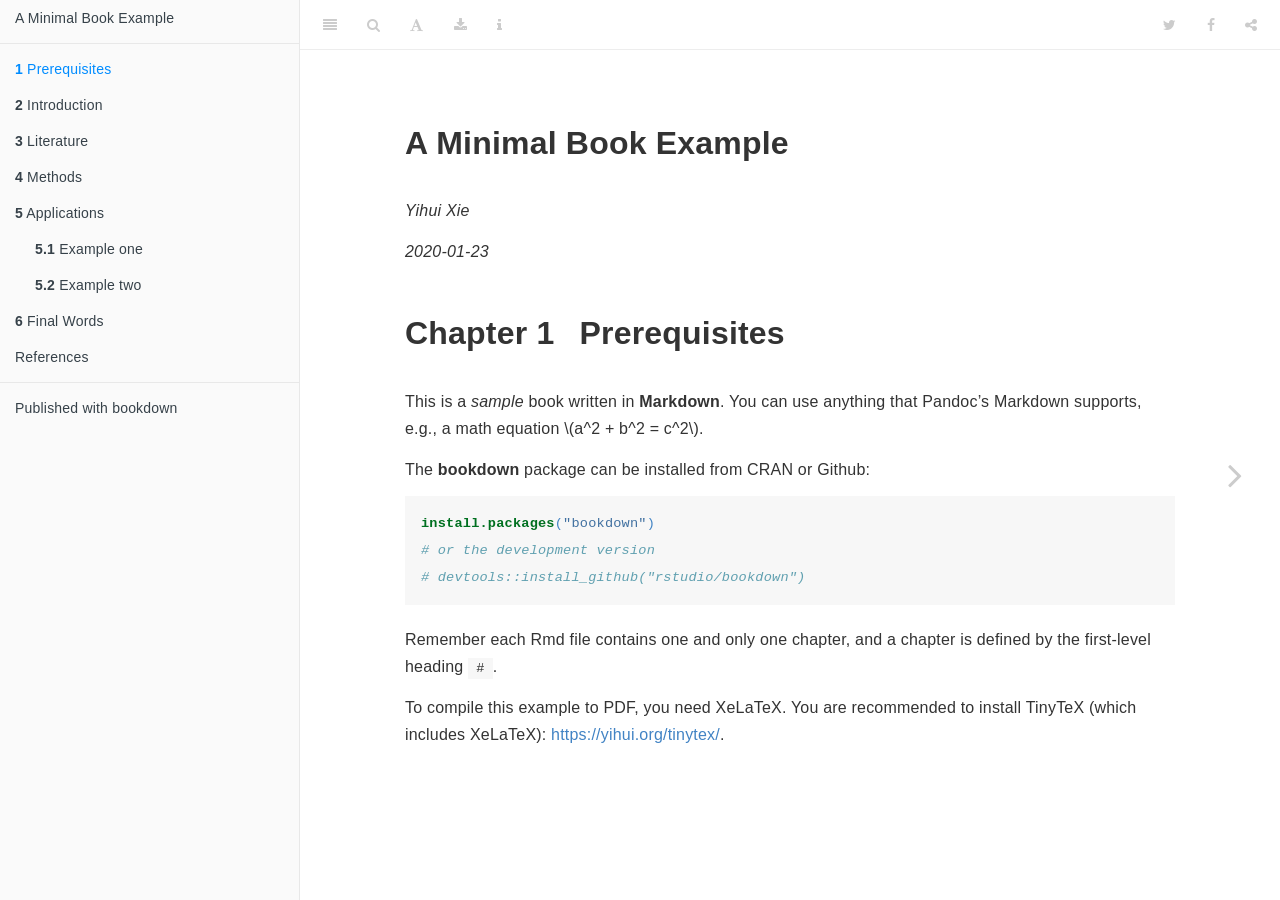
==== commit 26c5237a: "thx @RLesur" ====
--- a/docs/index.html
+++ b/docs/index.html
@@ -177,14 +177,6 @@
 <p>To compile this example to PDF, you need XeLaTeX. You are recommended to install TinyTeX (which includes XeLaTeX): <a href="https://yihui.org/tinytex/" class="uri">https://yihui.org/tinytex/</a>.</p>
 
 </div>
-// https://stackoverflow.com/questions/10842471/how-to-remove-all-elements-of-a-certain-class-from-the-dom
-<script>
-var paras = document.getElementsByClassName('caption');
-
-while(paras[0]) {
-    paras[0].parentNode.removeChild(paras[0]);
-}
-</script>
             </section>
 
           </div>
--- a/docs/style.css
+++ b/docs/style.css
@@ -0,0 +1,18 @@
+p.caption {
+  color: #777;
+  margin-top: 10px;
+}
+p code {
+  white-space: inherit;
+}
+pre {
+  word-break: normal;
+  word-wrap: normal;
+}
+pre code {
+  white-space: inherit;
+}
+
+.caption {
+  display: none;
+}
